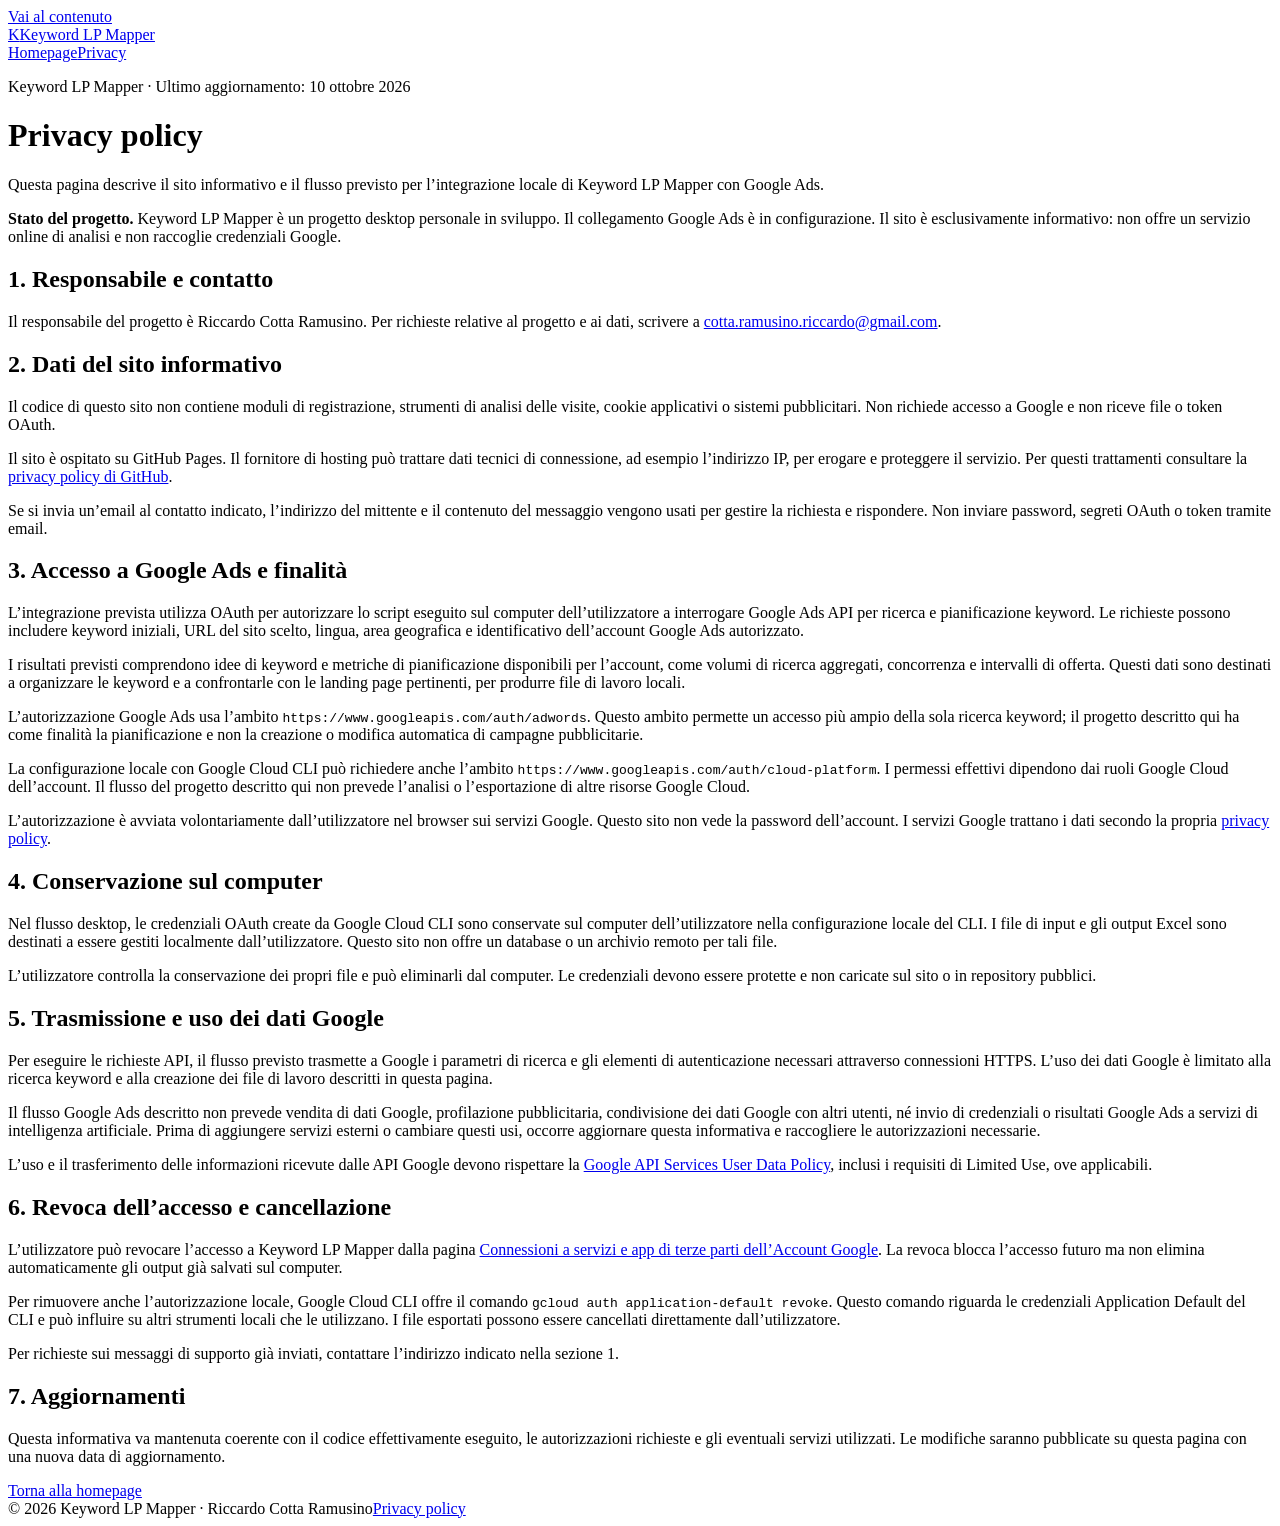
==== privacy.html @ 8bee5ed5 "Add Keyword LP Mapper privacy.html" ====
<!doctype html>
<html lang="it">
<head>
  <meta charset="utf-8">
  <meta name="viewport" content="width=device-width, initial-scale=1">
  <title>Privacy policy — Keyword LP Mapper</title>
  <meta name="description" content="Informazioni sul trattamento dei dati per il sito e il progetto personale Keyword LP Mapper di Riccardo Cotta Ramusino.">
  <link rel="stylesheet" href="style.css">
</head>
<body>
  <a class="skip" href="#contenuto">Vai al contenuto</a>
  <header class="topbar wrap"><a class="brand" href="./" aria-label="Keyword LP Mapper, homepage"><span class="mark" aria-hidden="true">K</span><span>Keyword LP Mapper</span></a><nav aria-label="Navigazione principale"><a href="./">Homepage</a><a href="privacy.html" aria-current="page">Privacy</a></nav></header>
  <main id="contenuto" class="policy wrap">
    <p class="eyebrow">Keyword LP Mapper · Ultimo aggiornamento: 10 ottobre 2026</p>
    <h1>Privacy policy</h1>
    <p class="lead">Questa pagina descrive il sito informativo e il flusso previsto per l’integrazione locale di Keyword LP Mapper con Google Ads.</p>
    <div class="policy-note"><strong>Stato del progetto.</strong> Keyword LP Mapper è un progetto desktop personale in sviluppo. Il collegamento Google Ads è in configurazione. Il sito è esclusivamente informativo: non offre un servizio online di analisi e non raccoglie credenziali Google.</div>
    <section><h2>1. Responsabile e contatto</h2><p>Il responsabile del progetto è Riccardo Cotta Ramusino. Per richieste relative al progetto e ai dati, scrivere a <a href="mailto:cotta.ramusino.riccardo@gmail.com">cotta.ramusino.riccardo@gmail.com</a>.</p></section>
    <section><h2>2. Dati del sito informativo</h2><p>Il codice di questo sito non contiene moduli di registrazione, strumenti di analisi delle visite, cookie applicativi o sistemi pubblicitari. Non richiede accesso a Google e non riceve file o token OAuth.</p><p>Il sito è ospitato su GitHub Pages. Il fornitore di hosting può trattare dati tecnici di connessione, ad esempio l’indirizzo IP, per erogare e proteggere il servizio. Per questi trattamenti consultare la <a href="https://docs.github.com/en/site-policy/privacy-policies/github-general-privacy-statement">privacy policy di GitHub</a>.</p><p>Se si invia un’email al contatto indicato, l’indirizzo del mittente e il contenuto del messaggio vengono usati per gestire la richiesta e rispondere. Non inviare password, segreti OAuth o token tramite email.</p></section>
    <section><h2>3. Accesso a Google Ads e finalità</h2><p>L’integrazione prevista utilizza OAuth per autorizzare lo script eseguito sul computer dell’utilizzatore a interrogare Google Ads API per ricerca e pianificazione keyword. Le richieste possono includere keyword iniziali, URL del sito scelto, lingua, area geografica e identificativo dell’account Google Ads autorizzato.</p><p>I risultati previsti comprendono idee di keyword e metriche di pianificazione disponibili per l’account, come volumi di ricerca aggregati, concorrenza e intervalli di offerta. Questi dati sono destinati a organizzare le keyword e a confrontarle con le landing page pertinenti, per produrre file di lavoro locali.</p><p>L’autorizzazione Google Ads usa l’ambito <code>https://www.googleapis.com/auth/adwords</code>. Questo ambito permette un accesso più ampio della sola ricerca keyword; il progetto descritto qui ha come finalità la pianificazione e non la creazione o modifica automatica di campagne pubblicitarie.</p><p>La configurazione locale con Google Cloud CLI può richiedere anche l’ambito <code>https://www.googleapis.com/auth/cloud-platform</code>. I permessi effettivi dipendono dai ruoli Google Cloud dell’account. Il flusso del progetto descritto qui non prevede l’analisi o l’esportazione di altre risorse Google Cloud.</p><p>L’autorizzazione è avviata volontariamente dall’utilizzatore nel browser sui servizi Google. Questo sito non vede la password dell’account. I servizi Google trattano i dati secondo la propria <a href="https://policies.google.com/privacy">privacy policy</a>.</p></section>
    <section><h2>4. Conservazione sul computer</h2><p>Nel flusso desktop, le credenziali OAuth create da Google Cloud CLI sono conservate sul computer dell’utilizzatore nella configurazione locale del CLI. I file di input e gli output Excel sono destinati a essere gestiti localmente dall’utilizzatore. Questo sito non offre un database o un archivio remoto per tali file.</p><p>L’utilizzatore controlla la conservazione dei propri file e può eliminarli dal computer. Le credenziali devono essere protette e non caricate sul sito o in repository pubblici.</p></section>
    <section><h2>5. Trasmissione e uso dei dati Google</h2><p>Per eseguire le richieste API, il flusso previsto trasmette a Google i parametri di ricerca e gli elementi di autenticazione necessari attraverso connessioni HTTPS. L’uso dei dati Google è limitato alla ricerca keyword e alla creazione dei file di lavoro descritti in questa pagina.</p><p>Il flusso Google Ads descritto non prevede vendita di dati Google, profilazione pubblicitaria, condivisione dei dati Google con altri utenti, né invio di credenziali o risultati Google Ads a servizi di intelligenza artificiale. Prima di aggiungere servizi esterni o cambiare questi usi, occorre aggiornare questa informativa e raccogliere le autorizzazioni necessarie.</p><p>L’uso e il trasferimento delle informazioni ricevute dalle API Google devono rispettare la <a href="https://developers.google.com/terms/api-services-user-data-policy">Google API Services User Data Policy</a>, inclusi i requisiti di Limited Use, ove applicabili.</p></section>
    <section><h2>6. Revoca dell’accesso e cancellazione</h2><p>L’utilizzatore può revocare l’accesso a Keyword LP Mapper dalla pagina <a href="https://myaccount.google.com/connections">Connessioni a servizi e app di terze parti dell’Account Google</a>. La revoca blocca l’accesso futuro ma non elimina automaticamente gli output già salvati sul computer.</p><p>Per rimuovere anche l’autorizzazione locale, Google Cloud CLI offre il comando <code>gcloud auth application-default revoke</code>. Questo comando riguarda le credenziali Application Default del CLI e può influire su altri strumenti locali che le utilizzano. I file esportati possono essere cancellati direttamente dall’utilizzatore.</p><p>Per richieste sui messaggi di supporto già inviati, contattare l’indirizzo indicato nella sezione 1.</p></section>
    <section><h2>7. Aggiornamenti</h2><p>Questa informativa va mantenuta coerente con il codice effettivamente eseguito, le autorizzazioni richieste e gli eventuali servizi utilizzati. Le modifiche saranno pubblicate su questa pagina con una nuova data di aggiornamento.</p></section>
    <a class="button" href="./">Torna alla homepage</a>
  </main>
  <footer class="footer wrap"><span>© 2026 Keyword LP Mapper · Riccardo Cotta Ramusino</span><a href="privacy.html">Privacy policy</a></footer>
</body>
</html>
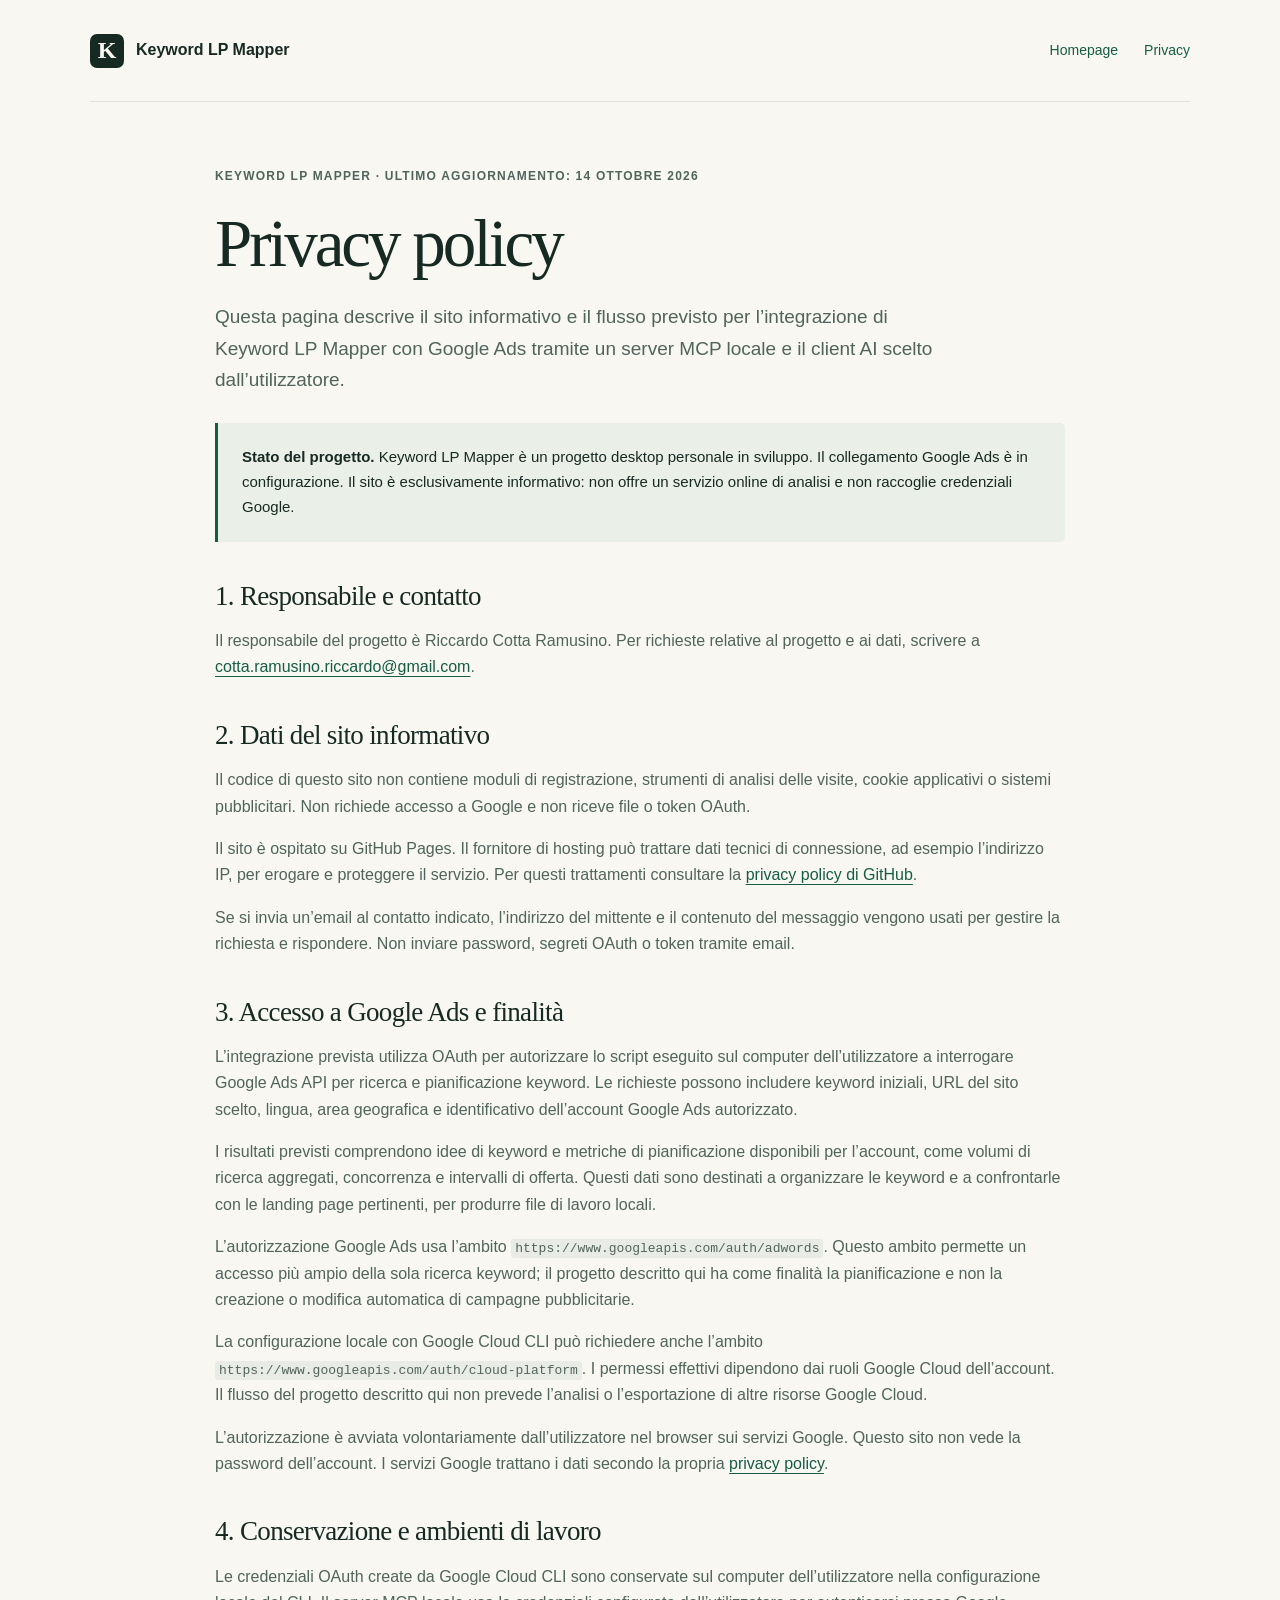
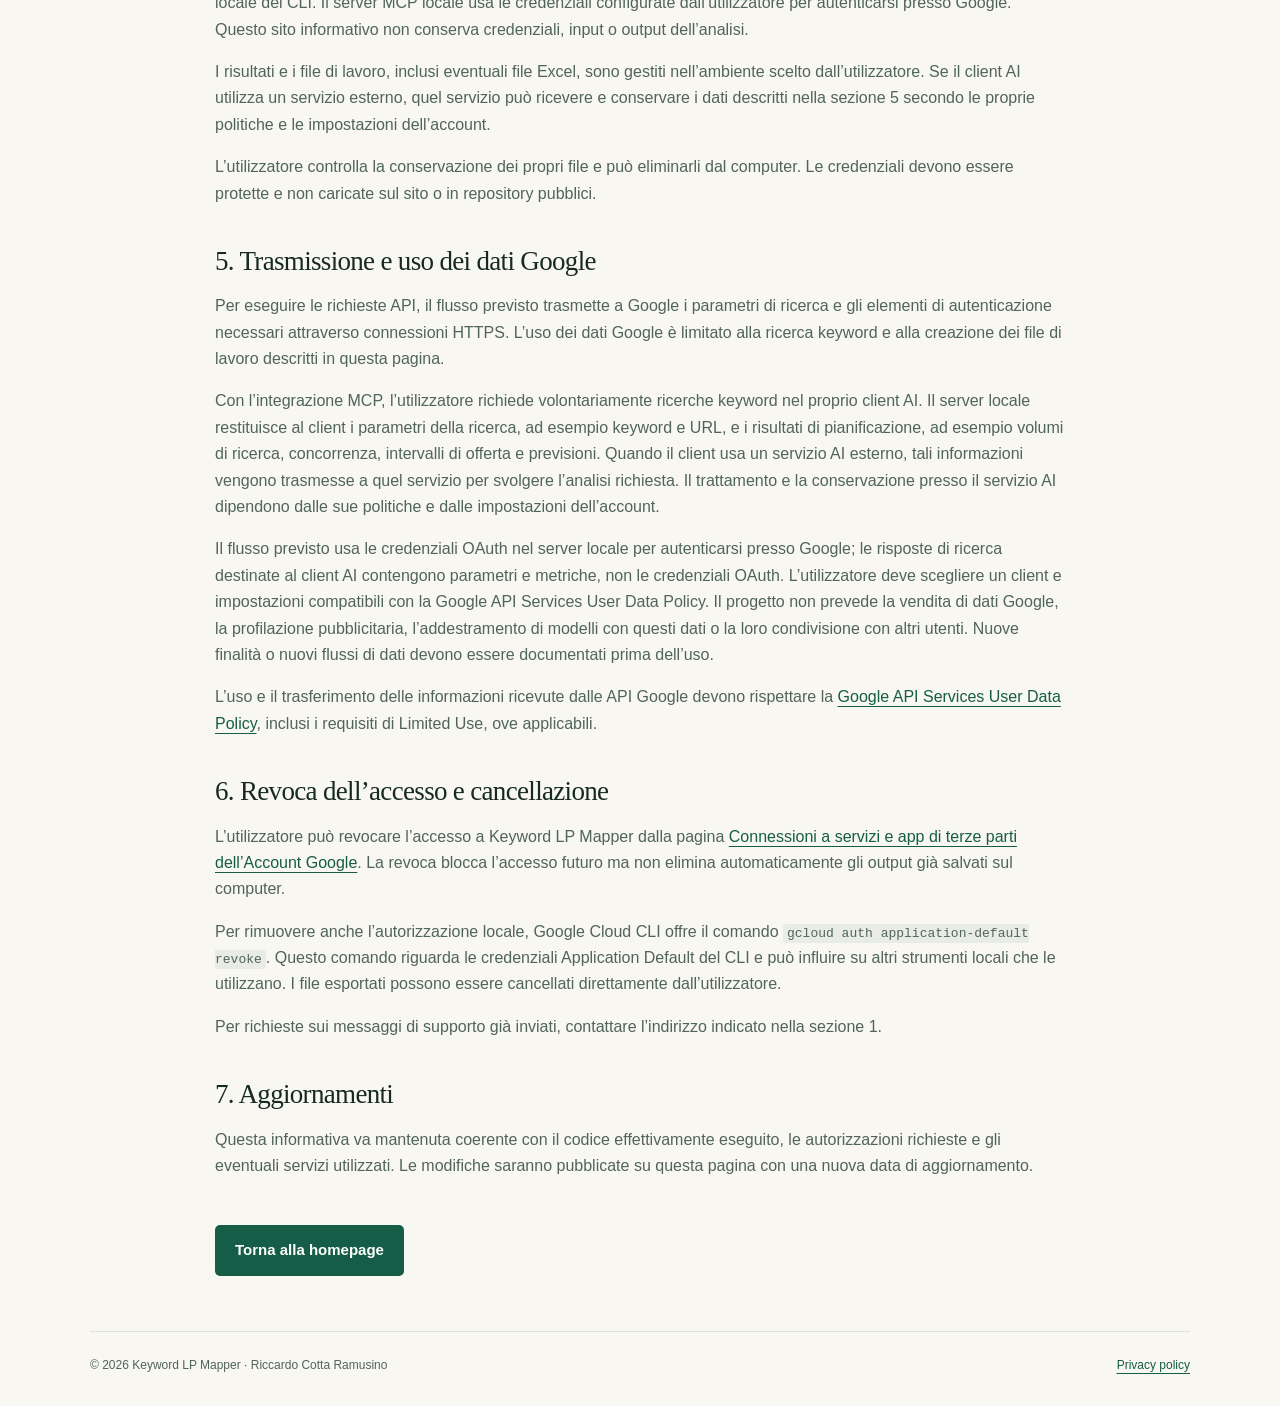
==== commit d339c89b: "Describe the local MCP and AI client data flow in privacy.html" ====
--- a/privacy.html
+++ b/privacy.html
@@ -11,15 +11,15 @@
   <a class="skip" href="#contenuto">Vai al contenuto</a>
   <header class="topbar wrap"><a class="brand" href="./" aria-label="Keyword LP Mapper, homepage"><span class="mark" aria-hidden="true">K</span><span>Keyword LP Mapper</span></a><nav aria-label="Navigazione principale"><a href="./">Homepage</a><a href="privacy.html" aria-current="page">Privacy</a></nav></header>
   <main id="contenuto" class="policy wrap">
-    <p class="eyebrow">Keyword LP Mapper · Ultimo aggiornamento: 10 ottobre 2026</p>
+    <p class="eyebrow">Keyword LP Mapper · Ultimo aggiornamento: 14 ottobre 2026</p>
     <h1>Privacy policy</h1>
-    <p class="lead">Questa pagina descrive il sito informativo e il flusso previsto per l’integrazione locale di Keyword LP Mapper con Google Ads.</p>
+    <p class="lead">Questa pagina descrive il sito informativo e il flusso previsto per l’integrazione di Keyword LP Mapper con Google Ads tramite un server MCP locale e il client AI scelto dall’utilizzatore.</p>
     <div class="policy-note"><strong>Stato del progetto.</strong> Keyword LP Mapper è un progetto desktop personale in sviluppo. Il collegamento Google Ads è in configurazione. Il sito è esclusivamente informativo: non offre un servizio online di analisi e non raccoglie credenziali Google.</div>
     <section><h2>1. Responsabile e contatto</h2><p>Il responsabile del progetto è Riccardo Cotta Ramusino. Per richieste relative al progetto e ai dati, scrivere a <a href="mailto:cotta.ramusino.riccardo@gmail.com">cotta.ramusino.riccardo@gmail.com</a>.</p></section>
     <section><h2>2. Dati del sito informativo</h2><p>Il codice di questo sito non contiene moduli di registrazione, strumenti di analisi delle visite, cookie applicativi o sistemi pubblicitari. Non richiede accesso a Google e non riceve file o token OAuth.</p><p>Il sito è ospitato su GitHub Pages. Il fornitore di hosting può trattare dati tecnici di connessione, ad esempio l’indirizzo IP, per erogare e proteggere il servizio. Per questi trattamenti consultare la <a href="https://docs.github.com/en/site-policy/privacy-policies/github-general-privacy-statement">privacy policy di GitHub</a>.</p><p>Se si invia un’email al contatto indicato, l’indirizzo del mittente e il contenuto del messaggio vengono usati per gestire la richiesta e rispondere. Non inviare password, segreti OAuth o token tramite email.</p></section>
     <section><h2>3. Accesso a Google Ads e finalità</h2><p>L’integrazione prevista utilizza OAuth per autorizzare lo script eseguito sul computer dell’utilizzatore a interrogare Google Ads API per ricerca e pianificazione keyword. Le richieste possono includere keyword iniziali, URL del sito scelto, lingua, area geografica e identificativo dell’account Google Ads autorizzato.</p><p>I risultati previsti comprendono idee di keyword e metriche di pianificazione disponibili per l’account, come volumi di ricerca aggregati, concorrenza e intervalli di offerta. Questi dati sono destinati a organizzare le keyword e a confrontarle con le landing page pertinenti, per produrre file di lavoro locali.</p><p>L’autorizzazione Google Ads usa l’ambito <code>https://www.googleapis.com/auth/adwords</code>. Questo ambito permette un accesso più ampio della sola ricerca keyword; il progetto descritto qui ha come finalità la pianificazione e non la creazione o modifica automatica di campagne pubblicitarie.</p><p>La configurazione locale con Google Cloud CLI può richiedere anche l’ambito <code>https://www.googleapis.com/auth/cloud-platform</code>. I permessi effettivi dipendono dai ruoli Google Cloud dell’account. Il flusso del progetto descritto qui non prevede l’analisi o l’esportazione di altre risorse Google Cloud.</p><p>L’autorizzazione è avviata volontariamente dall’utilizzatore nel browser sui servizi Google. Questo sito non vede la password dell’account. I servizi Google trattano i dati secondo la propria <a href="https://policies.google.com/privacy">privacy policy</a>.</p></section>
-    <section><h2>4. Conservazione sul computer</h2><p>Nel flusso desktop, le credenziali OAuth create da Google Cloud CLI sono conservate sul computer dell’utilizzatore nella configurazione locale del CLI. I file di input e gli output Excel sono destinati a essere gestiti localmente dall’utilizzatore. Questo sito non offre un database o un archivio remoto per tali file.</p><p>L’utilizzatore controlla la conservazione dei propri file e può eliminarli dal computer. Le credenziali devono essere protette e non caricate sul sito o in repository pubblici.</p></section>
-    <section><h2>5. Trasmissione e uso dei dati Google</h2><p>Per eseguire le richieste API, il flusso previsto trasmette a Google i parametri di ricerca e gli elementi di autenticazione necessari attraverso connessioni HTTPS. L’uso dei dati Google è limitato alla ricerca keyword e alla creazione dei file di lavoro descritti in questa pagina.</p><p>Il flusso Google Ads descritto non prevede vendita di dati Google, profilazione pubblicitaria, condivisione dei dati Google con altri utenti, né invio di credenziali o risultati Google Ads a servizi di intelligenza artificiale. Prima di aggiungere servizi esterni o cambiare questi usi, occorre aggiornare questa informativa e raccogliere le autorizzazioni necessarie.</p><p>L’uso e il trasferimento delle informazioni ricevute dalle API Google devono rispettare la <a href="https://developers.google.com/terms/api-services-user-data-policy">Google API Services User Data Policy</a>, inclusi i requisiti di Limited Use, ove applicabili.</p></section>
+    <section><h2>4. Conservazione e ambienti di lavoro</h2><p>Le credenziali OAuth create da Google Cloud CLI sono conservate sul computer dell’utilizzatore nella configurazione locale del CLI. Il server MCP locale usa le credenziali configurate dall’utilizzatore per autenticarsi presso Google. Questo sito informativo non conserva credenziali, input o output dell’analisi.</p><p>I risultati e i file di lavoro, inclusi eventuali file Excel, sono gestiti nell’ambiente scelto dall’utilizzatore. Se il client AI utilizza un servizio esterno, quel servizio può ricevere e conservare i dati descritti nella sezione 5 secondo le proprie politiche e le impostazioni dell’account.</p><p>L’utilizzatore controlla la conservazione dei propri file e può eliminarli dal computer. Le credenziali devono essere protette e non caricate sul sito o in repository pubblici.</p></section>
+    <section><h2>5. Trasmissione e uso dei dati Google</h2><p>Per eseguire le richieste API, il flusso previsto trasmette a Google i parametri di ricerca e gli elementi di autenticazione necessari attraverso connessioni HTTPS. L’uso dei dati Google è limitato alla ricerca keyword e alla creazione dei file di lavoro descritti in questa pagina.</p><p>Con l’integrazione MCP, l’utilizzatore richiede volontariamente ricerche keyword nel proprio client AI. Il server locale restituisce al client i parametri della ricerca, ad esempio keyword e URL, e i risultati di pianificazione, ad esempio volumi di ricerca, concorrenza, intervalli di offerta e previsioni. Quando il client usa un servizio AI esterno, tali informazioni vengono trasmesse a quel servizio per svolgere l’analisi richiesta. Il trattamento e la conservazione presso il servizio AI dipendono dalle sue politiche e dalle impostazioni dell’account.</p><p>Il flusso previsto usa le credenziali OAuth nel server locale per autenticarsi presso Google; le risposte di ricerca destinate al client AI contengono parametri e metriche, non le credenziali OAuth. L’utilizzatore deve scegliere un client e impostazioni compatibili con la Google API Services User Data Policy. Il progetto non prevede la vendita di dati Google, la profilazione pubblicitaria, l’addestramento di modelli con questi dati o la loro condivisione con altri utenti. Nuove finalità o nuovi flussi di dati devono essere documentati prima dell’uso.</p><p>L’uso e il trasferimento delle informazioni ricevute dalle API Google devono rispettare la <a href="https://developers.google.com/terms/api-services-user-data-policy">Google API Services User Data Policy</a>, inclusi i requisiti di Limited Use, ove applicabili.</p></section>
     <section><h2>6. Revoca dell’accesso e cancellazione</h2><p>L’utilizzatore può revocare l’accesso a Keyword LP Mapper dalla pagina <a href="https://myaccount.google.com/connections">Connessioni a servizi e app di terze parti dell’Account Google</a>. La revoca blocca l’accesso futuro ma non elimina automaticamente gli output già salvati sul computer.</p><p>Per rimuovere anche l’autorizzazione locale, Google Cloud CLI offre il comando <code>gcloud auth application-default revoke</code>. Questo comando riguarda le credenziali Application Default del CLI e può influire su altri strumenti locali che le utilizzano. I file esportati possono essere cancellati direttamente dall’utilizzatore.</p><p>Per richieste sui messaggi di supporto già inviati, contattare l’indirizzo indicato nella sezione 1.</p></section>
     <section><h2>7. Aggiornamenti</h2><p>Questa informativa va mantenuta coerente con il codice effettivamente eseguito, le autorizzazioni richieste e gli eventuali servizi utilizzati. Le modifiche saranno pubblicate su questa pagina con una nuova data di aggiornamento.</p></section>
     <a class="button" href="./">Torna alla homepage</a>
--- a/style.css
+++ b/style.css
@@ -0,0 +1,4 @@
+:root{--ink:#172923;--muted:#51645c;--paper:#f8f7f2;--line:#dce3db;--green:#165d47;--serif:Georgia,'Times New Roman',serif}
+*{box-sizing:border-box}html{scroll-behavior:smooth;scroll-padding-top:24px}body{margin:0;background:var(--paper);color:var(--ink);font:16px/1.65 -apple-system,BlinkMacSystemFont,'Segoe UI',sans-serif}a{color:var(--green);text-underline-offset:4px}a:focus-visible{outline:3px solid #ac6700;outline-offset:5px;border-radius:3px}.wrap{width:min(1100px,calc(100% - 64px));margin-inline:auto}.skip{position:absolute;left:16px;top:-100px;padding:10px 18px;background:white;z-index:10}.skip:focus{top:16px}.topbar{min-height:102px;display:flex;align-items:center;justify-content:space-between;gap:24px;border-bottom:1px solid var(--line)}.brand{display:flex;align-items:center;gap:12px;font-weight:750;color:var(--ink);text-decoration:none;line-height:1.3}.mark{display:grid;place-items:center;width:34px;height:34px;background:var(--ink);color:var(--paper);border-radius:7px;font-family:var(--serif);font-size:24px}nav{display:flex;gap:26px;font-size:14px}nav a{text-decoration:none}nav a:hover{text-decoration:underline}.hero{padding-top:72px;padding-bottom:64px}.eyebrow{font-size:12px;line-height:1.5;letter-spacing:.1em;text-transform:uppercase;font-weight:700;color:var(--green);margin:0 0 24px}h1{font-family:var(--serif);font-size:clamp(48px,7.8vw,94px);font-weight:400;line-height:1.02;letter-spacing:-.045em;margin:0 0 26px;max-width:850px}.lead{font-size:21px;line-height:1.65;color:var(--muted);max-width:725px;margin:0 0 28px}.actions{display:flex;align-items:center;gap:24px;flex-wrap:wrap}.button{display:inline-flex;gap:25px;align-items:center;background:var(--green);color:white;border-radius:5px;text-decoration:none;font-size:15px;font-weight:650;padding:13px 20px}.button:hover{background:#104533}.text-link{font-size:14px;font-weight:650}.status{font-size:13px;color:var(--muted);max-width:670px;margin-top:30px}.example{padding:44px;border:1px solid var(--line);background:#fff;border-radius:10px}.section-intro{max-width:700px}.section-intro .eyebrow{margin-bottom:13px}h2{font-family:var(--serif);font-weight:400;font-size:35px;line-height:1.2;letter-spacing:-.025em;margin:0 0 16px}.section-intro p:not(.eyebrow){color:var(--muted);margin-top:0}.table-scroll{overflow-x:auto;margin-top:26px}table{width:100%;border-collapse:collapse;text-align:left;font-size:14px}caption{text-align:left;color:var(--muted);font-size:12px;margin-bottom:12px}th{font-size:11px;text-transform:uppercase;letter-spacing:.06em;color:var(--muted);font-weight:700;background:#f5f7f3}td,th{padding:17px 16px;border-bottom:1px solid var(--line);vertical-align:top}th:first-child,td:first-child{padding-left:12px}td:first-child{font-weight:600}.badge{display:inline-block;white-space:nowrap;font-size:11px;font-weight:700;padding:4px 10px;border-radius:5px}.good{background:#e5f2e8;color:#22553a}.gap{background:#fae8e5;color:#87392c}.project{padding-top:80px;padding-bottom:62px}.steps{padding:0;margin:35px 0 0;list-style:none}.steps li{display:grid;grid-template-columns:68px 1fr;gap:15px;padding:26px 0;border-top:1px solid var(--line)}.number{font-family:var(--serif);font-size:27px;color:#84958b}.steps h3{font-size:19px;line-height:1.4;margin:0 0 6px}.steps p{margin:0;color:var(--muted);max-width:770px}.contact{padding-top:38px;padding-bottom:38px;border-top:1px solid var(--line);display:flex;align-items:center;justify-content:space-between;gap:30px}.contact .eyebrow{margin-bottom:12px}.contact h2{font-size:29px;margin-bottom:10px}.contact p:not(.eyebrow){color:var(--muted);font-size:14px;margin-bottom:6px}.contact-email{overflow-wrap:anywhere;font-size:15px}.footer{display:flex;justify-content:space-between;gap:20px;border-top:1px solid var(--line);padding-top:24px;padding-bottom:30px;font-size:12px;color:var(--muted)}.policy{max-width:850px;padding-top:65px;padding-bottom:55px}.policy h1{font-size:clamp(46px,7vw,67px);margin-bottom:24px}.policy .lead{font-size:19px}.policy-note{background:#eaf0e8;padding:22px 24px;border-left:3px solid var(--green);font-size:15px;border-radius:0 5px 5px 0}.policy section{margin-top:38px}.policy h2{font-size:27px}.policy p{color:var(--muted)}.policy code{font-size:13px;background:#e9ece6;padding:2px 4px;border-radius:3px;overflow-wrap:anywhere}.policy .button{margin-top:30px}
+@media(max-width:700px){.wrap{width:calc(100% - 36px)}.topbar{min-height:84px;align-items:flex-start;padding-top:23px;padding-bottom:20px;gap:14px}.brand{font-size:14px;gap:8px;max-width:175px}.mark{width:30px;height:30px;flex-shrink:0}nav{gap:14px;font-size:12px;padding-top:4px}.hero{padding-top:46px;padding-bottom:40px}.eyebrow{font-size:10px;margin-bottom:20px}.lead{font-size:18px}.actions{gap:16px;align-items:flex-start;flex-direction:column}.status{font-size:12px}.example{padding:25px 20px}.section-intro h2{font-size:29px}.section-intro p:not(.eyebrow){font-size:15px}.example table{min-width:680px}.project{padding-top:49px;padding-bottom:35px}.steps li{grid-template-columns:40px 1fr;gap:10px;padding:22px 0}.steps p{font-size:15px}.contact{align-items:flex-start;flex-direction:column;gap:20px}.footer{flex-direction:column;gap:8px}.policy{padding-top:40px}.policy h2{font-size:24px}.policy-note{padding:18px}.policy section{margin-top:30px}}
+@media(prefers-reduced-motion:reduce){html{scroll-behavior:auto}}
